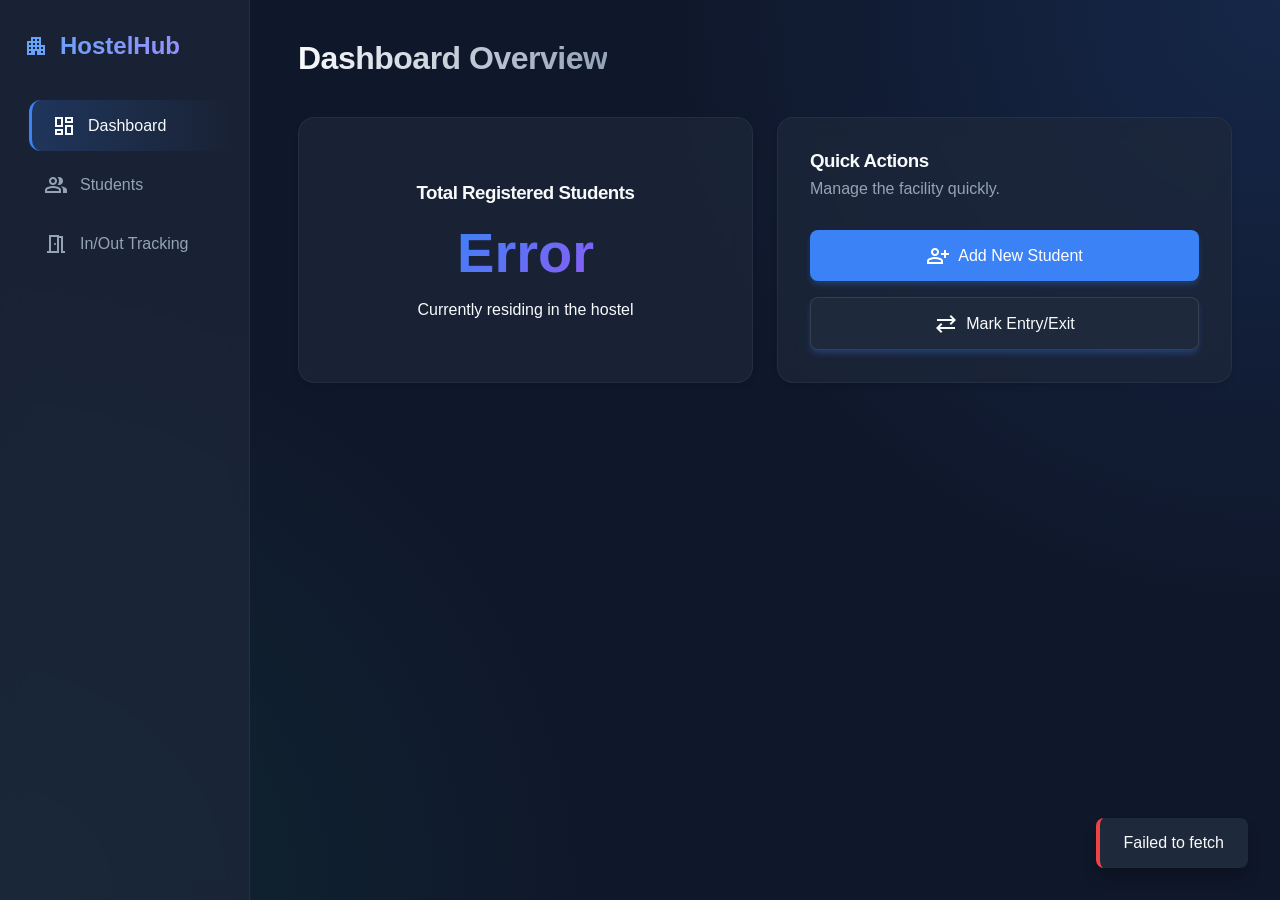
==== frontend/index.html @ 1ae8ba4c "first commit" ====
<!DOCTYPE html>
<html lang="en">
<head>
  <meta charset="UTF-8">
  <meta name="viewport" content="width=device-width, initial-scale=1.0">
  <title>Dashboard - Hostel Manager</title>
  <meta name="description" content="Hostel Management Dashboard">
  <link rel="stylesheet" href="css/style.css">
  <!-- Google Icons -->
  <link href="https://fonts.googleapis.com/css2?family=Material+Symbols+Outlined" rel="stylesheet" />
</head>
<body>
  
  <!-- Sidebar -->
  <aside class="sidebar">
    <div class="logo">
      <span class="material-symbols-outlined">apartment</span>
      <span>HostelHub</span>
    </div>
    <ul class="nav-links">
      <li>
        <a href="index.html" class="nav-item active">
          <span class="material-symbols-outlined">dashboard</span>
          <span>Dashboard</span>
        </a>
      </li>
      <li>
        <a href="students.html" class="nav-item">
          <span class="material-symbols-outlined">group</span>
          <span>Students</span>
        </a>
      </li>
      <li>
        <a href="tracking.html" class="nav-item">
          <span class="material-symbols-outlined">meeting_room</span>
          <span>In/Out Tracking</span>
        </a>
      </li>
    </ul>
  </aside>

  <!-- Main Content -->
  <main class="main-content">
    <div class="header">
      <h1>Dashboard Overview</h1>
    </div>

    <div class="grid-2">
      <!-- Total Students Card -->
      <div class="card stat-card">
        <h3>Total Registered Students</h3>
        <div id="loading" class="spinner"></div>
        <div id="total-students" class="stat-value hidden">0</div>
        <p class="text-secondary">Currently residing in the hostel</p>
      </div>

      <!-- Quick Actions Card -->
      <div class="card">
        <h3>Quick Actions</h3>
        <p style="color: var(--text-secondary); margin-top: 0.5rem; margin-bottom: 2rem;">Manage the facility quickly.</p>
        <div style="display: flex; gap: 1rem; flex-direction: column;">
          <a href="students.html" class="btn btn-primary" style="width: 100%;">
            <span class="material-symbols-outlined">person_add</span>
            Add New Student
          </a>
          <a href="tracking.html" class="btn btn-primary" style="background: var(--bg-secondary); border: 1px solid var(--border-color); color: var(--text-primary); width: 100%;">
            <span class="material-symbols-outlined">sync_alt</span>
            Mark Entry/Exit
          </a>
        </div>
      </div>
    </div>
  </main>

  <script src="js/main.js"></script>
  <script src="js/dashboard.js"></script>
</body>
</html>
---- frontend/css/style.css ----
/* ===== VARIABLES ===== */
:root {
  --bg-color: #0f172a; /* Slate 900 */
  --bg-secondary: #1e293b; /* Slate 800 */
  --text-primary: #f8fafc;
  --text-secondary: #94a3b8;
  --accent-color: #3b82f6; /* Blue 500 */
  --accent-hover: #2563eb;
  --danger-color: #ef4444; /* Red 500 */
  --danger-hover: #dc2626;
  --success-color: #10b981; /* Emerald 500 */
  --border-color: rgba(255, 255, 255, 0.1);
  --glass-bg: rgba(30, 41, 59, 0.7);
  --glass-border: rgba(255, 255, 255, 0.05);

  --sidebar-width: 250px;
}

/* ===== RESET & BASE ===== */
* {
  margin: 0;
  padding: 0;
  box-sizing: border-box;
  font-family: 'Inter', 'Segoe UI', Tahoma, Geneva, Verdana, sans-serif;
}

body {
  background-color: var(--bg-color);
  color: var(--text-primary);
  min-height: 100vh;
  display: flex;
  overflow-x: hidden;
  background-image: radial-gradient(circle at top right, rgba(59, 130, 246, 0.15), transparent 40%),
    radial-gradient(circle at bottom left, rgba(16, 185, 129, 0.1), transparent 40%);
}

/* Typography */
h1, h2, h3 {
  font-weight: 600;
  letter-spacing: -0.5px;
}

a {
  text-decoration: none;
  color: var(--text-primary);
  transition: all 0.3s ease;
}

/* ===== LAYOUT ===== */
.sidebar {
  width: var(--sidebar-width);
  background: var(--glass-bg);
  backdrop-filter: blur(10px);
  -webkit-backdrop-filter: blur(10px);
  border-right: 1px solid var(--glass-border);
  padding: 2rem 1.5rem;
  display: flex;
  flex-direction: column;
  position: fixed;
  height: 100vh;
  z-index: 100;
}

.logo {
  font-size: 1.5rem;
  font-weight: 700;
  margin-bottom: 2.5rem;
  display: flex;
  align-items: center;
  gap: 0.75rem;
  background: linear-gradient(135deg, #60a5fa, #a78bfa);
  background-clip: text;
  -webkit-background-clip: text;
  -webkit-text-fill-color: transparent;
}

.nav-links {
  list-style: none;
  display: flex;
  flex-direction: column;
  gap: 0.5rem;
}

.nav-item {
  padding: 0.85rem 1.25rem;
  border-radius: 0.75rem;
  display: flex;
  align-items: center;
  gap: 0.75rem;
  color: var(--text-secondary);
  font-weight: 500;
  cursor: pointer;
  transition: all 0.2s ease-in-out;
}

.nav-item:hover, .nav-item.active {
  background: rgba(59, 130, 246, 0.1);
  color: var(--text-primary);
  transform: translateX(5px);
}

.nav-item.active {
  background: linear-gradient(90deg, rgba(59, 130, 246, 0.2), transparent);
  border-left: 3px solid var(--accent-color);
}

.main-content {
  flex: 1;
  margin-left: var(--sidebar-width);
  padding: 2.5rem 3rem;
  width: calc(100% - var(--sidebar-width));
}

.header {
  margin-bottom: 2.5rem;
  display: flex;
  justify-content: space-between;
  align-items: center;
}

.header h1 {
  font-size: 2rem;
  background: linear-gradient(to right, #f8fafc, #94a3b8);
  background-clip: text;
  -webkit-background-clip: text;
  -webkit-text-fill-color: transparent;
}

/* ===== COMPONENTS ===== */
.card {
  background: var(--glass-bg);
  backdrop-filter: blur(10px);
  border: 1px solid var(--glass-border);
  border-radius: 1rem;
  padding: 2rem;
  box-shadow: 0 4px 6px -1px rgba(0, 0, 0, 0.1), 0 2px 4px -1px rgba(0, 0, 0, 0.06);
  transition: transform 0.3s ease, box-shadow 0.3s ease;
}

.card:hover {
  transform: translateY(-5px);
  box-shadow: 0 10px 15px -3px rgba(0, 0, 0, 0.2), 0 4px 6px -2px rgba(0, 0, 0, 0.1);
}

/* Stats Card Specific */
.stat-card {
  display: flex;
  flex-direction: column;
  align-items: center;
  justify-content: center;
  text-align: center;
}

.stat-value {
  font-size: 3.5rem;
  font-weight: 700;
  margin: 1rem 0;
  background: linear-gradient(135deg, #3b82f6, #8b5cf6);
  background-clip: text;
  -webkit-background-clip: text;
  -webkit-text-fill-color: transparent;
}

/* Forms */
.form-group {
  margin-bottom: 1.5rem;
}

.form-group label {
  display: block;
  margin-bottom: 0.5rem;
  color: var(--text-secondary);
  font-size: 0.9rem;
}

.form-control {
  width: 100%;
  padding: 0.85rem 1rem;
  background: rgba(15, 23, 42, 0.6);
  border: 1px solid var(--border-color);
  border-radius: 0.5rem;
  color: var(--text-primary);
  font-size: 1rem;
  transition: all 0.3s ease;
}

.form-control:focus {
  outline: none;
  border-color: var(--accent-color);
  box-shadow: 0 0 0 3px rgba(59, 130, 246, 0.2);
}

/* Buttons */
.btn {
  padding: 0.85rem 1.5rem;
  border: none;
  border-radius: 0.5rem;
  font-size: 1rem;
  font-weight: 500;
  cursor: pointer;
  transition: all 0.3s ease;
  display: inline-flex;
  align-items: center;
  justify-content: center;
  gap: 0.5rem;
}

.btn-primary {
  background: var(--accent-color);
  color: white;
  box-shadow: 0 4px 6px -1px rgba(59, 130, 246, 0.3);
}

.btn-primary:hover {
  background: var(--accent-hover);
  transform: translateY(-2px);
  box-shadow: 0 6px 8px -1px rgba(59, 130, 246, 0.4);
}

.btn-danger {
  background: var(--danger-color);
  color: white;
}

.btn-danger:hover {
  background: var(--danger-hover);
}

.btn-success {
  background: var(--success-color);
  color: white;
}

/* Tables */
.table-container {
  overflow-x: auto;
  border-radius: 1rem;
  border: 1px solid var(--border-color);
  background: var(--glass-bg);
}

table {
  width: 100%;
  border-collapse: collapse;
  text-align: left;
}

th, td {
  padding: 1.25rem 1.5rem;
  border-bottom: 1px solid var(--border-color);
}

th {
  background: rgba(30, 41, 59, 0.8);
  font-size: 0.85rem;
  text-transform: uppercase;
  letter-spacing: 0.05em;
  color: var(--text-secondary);
  font-weight: 600;
}

tr:last-child td {
  border-bottom: none;
}

tr:hover td {
  background: rgba(255, 255, 255, 0.02);
}

/* Badges */
.badge {
  padding: 0.35rem 0.75rem;
  border-radius: 2rem;
  font-size: 0.75rem;
  font-weight: 600;
  text-transform: uppercase;
  letter-spacing: 0.5px;
}

.badge-in {
  background: rgba(16, 185, 129, 0.15);
  color: #34d399;
  border: 1px solid rgba(16, 185, 129, 0.3);
}

.badge-out {
  background: rgba(245, 158, 11, 0.15);
  color: #fbbf24;
  border: 1px solid rgba(245, 158, 11, 0.3);
}

.badge-paid {
  background: rgba(59, 130, 246, 0.15);
  color: #60a5fa;
}

.badge-unpaid {
  background: rgba(239, 68, 68, 0.15);
  color: #f87171;
}

/* Action Buttons in Table */
.action-btn {
  padding: 0.5rem;
  border-radius: 0.35rem;
  border: none;
  cursor: pointer;
  transition: all 0.2s ease;
  background: rgba(255,255,255,0.05);
  color: var(--text-primary);
}

.action-btn:hover {
  background: rgba(255,255,255,0.15);
}
.action-btn.del {
  color: #f87171;
}
.action-btn.del:hover {
  background: rgba(239, 68, 68, 0.2);
}

/* Toast Notifications */
#toast-container {
  position: fixed;
  bottom: 2rem;
  right: 2rem;
  z-index: 1000;
  display: flex;
  flex-direction: column;
  gap: 0.5rem;
}

.toast {
  background: var(--bg-secondary);
  color: var(--text-primary);
  padding: 1rem 1.5rem;
  border-radius: 0.5rem;
  box-shadow: 0 10px 15px -3px rgba(0, 0, 0, 0.3);
  border-left: 4px solid var(--accent-color);
  animation: slideIn 0.3s ease forwards;
  opacity: 0;
  transform: translateX(100%);
}

.toast.error {
  border-left-color: var(--danger-color);
}
.toast.success {
  border-left-color: var(--success-color);
}

@keyframes slideIn {
  to {
    opacity: 1;
    transform: translateX(0);
  }
}

/* Loading Spinner */
.spinner {
  border: 3px solid rgba(255, 255, 255, 0.1);
  border-radius: 50%;
  border-top: 3px solid var(--accent-color);
  width: 24px;
  height: 24px;
  animation: spin 1s linear infinite;
  margin: 2rem auto;
}

@keyframes spin {
  0% { transform: rotate(0deg); }
  100% { transform: rotate(360deg); }
}

/* Utilities */
.hidden { display: none !important; }
.grid-2 { display: grid; grid-template-columns: repeat(2, 1fr); gap: 1.5rem; }

/* Responsive adjustments */
@media (max-width: 768px) {
  .sidebar {
    width: 60px;
    padding: 1.5rem 0.5rem;
  }
  .nav-item span {
    display: none;
  }
  .logo span {
    display: none;
  }
  .main-content {
    margin-left: 60px;
    width: calc(100% - 60px);
    padding: 1.5rem;
  }
  .grid-2 {
    grid-template-columns: 1fr;
  }
}
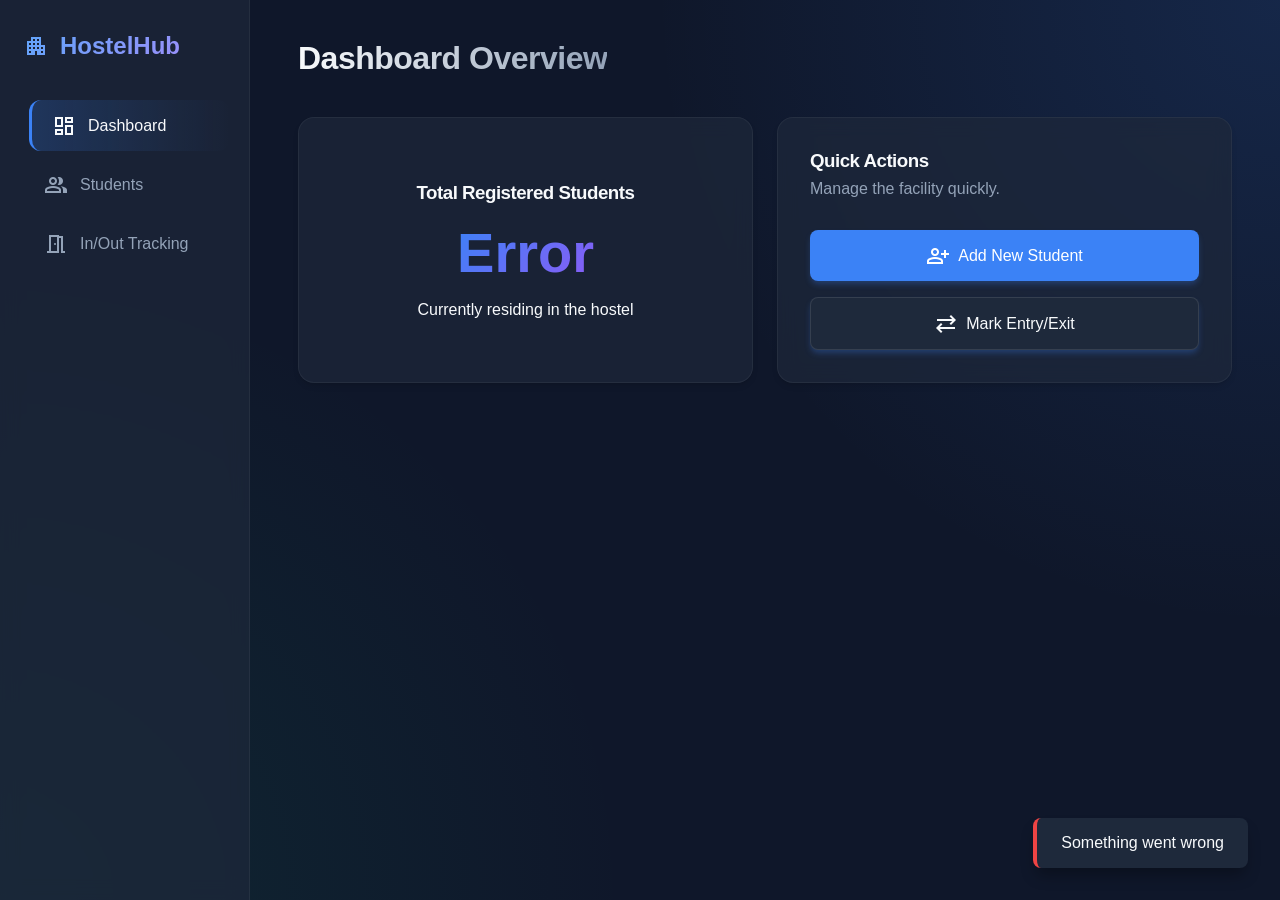
==== commit 61b97796: "changes done" ====
--- a/frontend/index.html
+++ b/frontend/index.html
@@ -1,17 +1,19 @@
 <!DOCTYPE html>
 <html lang="en">
+
 <head>
   <meta charset="UTF-8">
   <meta name="viewport" content="width=device-width, initial-scale=1.0">
   <title>Dashboard - Hostel Manager</title>
   <meta name="description" content="Hostel Management Dashboard">
   <link rel="stylesheet" href="css/style.css">
-  <!-- Google Icons -->
+
   <link href="https://fonts.googleapis.com/css2?family=Material+Symbols+Outlined" rel="stylesheet" />
 </head>
+
 <body>
-  
-  <!-- Sidebar -->
+
+
   <aside class="sidebar">
     <div class="logo">
       <span class="material-symbols-outlined">apartment</span>
@@ -39,14 +41,14 @@
     </ul>
   </aside>
 
-  <!-- Main Content -->
+
   <main class="main-content">
     <div class="header">
       <h1>Dashboard Overview</h1>
     </div>
 
     <div class="grid-2">
-      <!-- Total Students Card -->
+
       <div class="card stat-card">
         <h3>Total Registered Students</h3>
         <div id="loading" class="spinner"></div>
@@ -54,16 +56,18 @@
         <p class="text-secondary">Currently residing in the hostel</p>
       </div>
 
-      <!-- Quick Actions Card -->
+
       <div class="card">
         <h3>Quick Actions</h3>
-        <p style="color: var(--text-secondary); margin-top: 0.5rem; margin-bottom: 2rem;">Manage the facility quickly.</p>
+        <p style="color: var(--text-secondary); margin-top: 0.5rem; margin-bottom: 2rem;">Manage the facility quickly.
+        </p>
         <div style="display: flex; gap: 1rem; flex-direction: column;">
           <a href="students.html" class="btn btn-primary" style="width: 100%;">
             <span class="material-symbols-outlined">person_add</span>
             Add New Student
           </a>
-          <a href="tracking.html" class="btn btn-primary" style="background: var(--bg-secondary); border: 1px solid var(--border-color); color: var(--text-primary); width: 100%;">
+          <a href="tracking.html" class="btn btn-primary"
+            style="background: var(--bg-secondary); border: 1px solid var(--border-color); color: var(--text-primary); width: 100%;">
             <span class="material-symbols-outlined">sync_alt</span>
             Mark Entry/Exit
           </a>
@@ -75,4 +79,5 @@
   <script src="js/main.js"></script>
   <script src="js/dashboard.js"></script>
 </body>
-</html>
+
+</html>
--- a/frontend/css/style.css
+++ b/frontend/css/style.css
@@ -1,14 +1,13 @@
-/* ===== VARIABLES ===== */
 :root {
-  --bg-color: #0f172a; /* Slate 900 */
-  --bg-secondary: #1e293b; /* Slate 800 */
+  --bg-color: #0f172a;
+  --bg-secondary: #1e293b;
   --text-primary: #f8fafc;
   --text-secondary: #94a3b8;
-  --accent-color: #3b82f6; /* Blue 500 */
+  --accent-color: #3b82f6;
   --accent-hover: #2563eb;
-  --danger-color: #ef4444; /* Red 500 */
+  --danger-color: #ef4444;
   --danger-hover: #dc2626;
-  --success-color: #10b981; /* Emerald 500 */
+  --success-color: #10b981;
   --border-color: rgba(255, 255, 255, 0.1);
   --glass-bg: rgba(30, 41, 59, 0.7);
   --glass-border: rgba(255, 255, 255, 0.05);
@@ -16,7 +15,7 @@
   --sidebar-width: 250px;
 }
 
-/* ===== RESET & BASE ===== */
+
 * {
   margin: 0;
   padding: 0;
@@ -34,8 +33,10 @@
     radial-gradient(circle at bottom left, rgba(16, 185, 129, 0.1), transparent 40%);
 }
 
-/* Typography */
-h1, h2, h3 {
+
+h1,
+h2,
+h3 {
   font-weight: 600;
   letter-spacing: -0.5px;
 }
@@ -46,7 +47,7 @@
   transition: all 0.3s ease;
 }
 
-/* ===== LAYOUT ===== */
+
 .sidebar {
   width: var(--sidebar-width);
   background: var(--glass-bg);
@@ -93,7 +94,8 @@
   transition: all 0.2s ease-in-out;
 }
 
-.nav-item:hover, .nav-item.active {
+.nav-item:hover,
+.nav-item.active {
   background: rgba(59, 130, 246, 0.1);
   color: var(--text-primary);
   transform: translateX(5px);
@@ -126,7 +128,7 @@
   -webkit-text-fill-color: transparent;
 }
 
-/* ===== COMPONENTS ===== */
+
 .card {
   background: var(--glass-bg);
   backdrop-filter: blur(10px);
@@ -142,7 +144,7 @@
   box-shadow: 0 10px 15px -3px rgba(0, 0, 0, 0.2), 0 4px 6px -2px rgba(0, 0, 0, 0.1);
 }
 
-/* Stats Card Specific */
+
 .stat-card {
   display: flex;
   flex-direction: column;
@@ -161,7 +163,7 @@
   -webkit-text-fill-color: transparent;
 }
 
-/* Forms */
+
 .form-group {
   margin-bottom: 1.5rem;
 }
@@ -190,7 +192,7 @@
   box-shadow: 0 0 0 3px rgba(59, 130, 246, 0.2);
 }
 
-/* Buttons */
+
 .btn {
   padding: 0.85rem 1.5rem;
   border: none;
@@ -231,7 +233,7 @@
   color: white;
 }
 
-/* Tables */
+
 .table-container {
   overflow-x: auto;
   border-radius: 1rem;
@@ -245,7 +247,8 @@
   text-align: left;
 }
 
-th, td {
+th,
+td {
   padding: 1.25rem 1.5rem;
   border-bottom: 1px solid var(--border-color);
 }
@@ -267,7 +270,7 @@
   background: rgba(255, 255, 255, 0.02);
 }
 
-/* Badges */
+
 .badge {
   padding: 0.35rem 0.75rem;
   border-radius: 2rem;
@@ -299,28 +302,30 @@
   color: #f87171;
 }
 
-/* Action Buttons in Table */
+
 .action-btn {
   padding: 0.5rem;
   border-radius: 0.35rem;
   border: none;
   cursor: pointer;
   transition: all 0.2s ease;
-  background: rgba(255,255,255,0.05);
+  background: rgba(255, 255, 255, 0.05);
   color: var(--text-primary);
 }
 
 .action-btn:hover {
-  background: rgba(255,255,255,0.15);
-}
+  background: rgba(255, 255, 255, 0.15);
+}
+
 .action-btn.del {
   color: #f87171;
 }
+
 .action-btn.del:hover {
   background: rgba(239, 68, 68, 0.2);
 }
 
-/* Toast Notifications */
+
 #toast-container {
   position: fixed;
   bottom: 2rem;
@@ -346,6 +351,7 @@
 .toast.error {
   border-left-color: var(--danger-color);
 }
+
 .toast.success {
   border-left-color: var(--success-color);
 }
@@ -357,7 +363,7 @@
   }
 }
 
-/* Loading Spinner */
+
 .spinner {
   border: 3px solid rgba(255, 255, 255, 0.1);
   border-radius: 50%;
@@ -369,32 +375,48 @@
 }
 
 @keyframes spin {
-  0% { transform: rotate(0deg); }
-  100% { transform: rotate(360deg); }
-}
-
-/* Utilities */
-.hidden { display: none !important; }
-.grid-2 { display: grid; grid-template-columns: repeat(2, 1fr); gap: 1.5rem; }
-
-/* Responsive adjustments */
+  0% {
+    transform: rotate(0deg);
+  }
+
+  100% {
+    transform: rotate(360deg);
+  }
+}
+
+
+.hidden {
+  display: none !important;
+}
+
+.grid-2 {
+  display: grid;
+  grid-template-columns: repeat(2, 1fr);
+  gap: 1.5rem;
+}
+
+
 @media (max-width: 768px) {
   .sidebar {
     width: 60px;
     padding: 1.5rem 0.5rem;
   }
+
   .nav-item span {
     display: none;
   }
+
   .logo span {
     display: none;
   }
+
   .main-content {
     margin-left: 60px;
     width: calc(100% - 60px);
     padding: 1.5rem;
   }
+
   .grid-2 {
     grid-template-columns: 1fr;
   }
-}
+}
